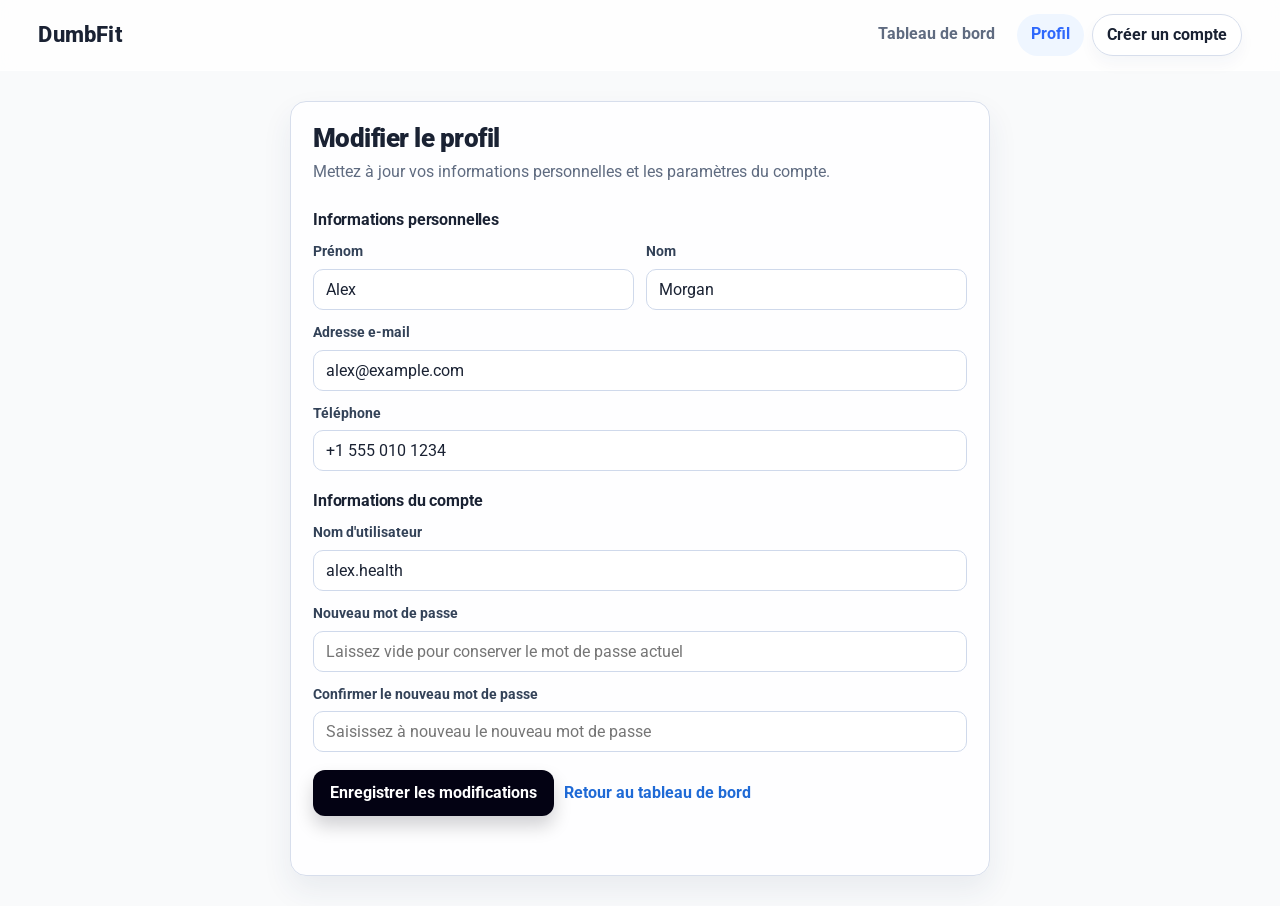
==== elysa - a modifier encore/profil.html @ 3fcb5a26 "ajout de la partie visuelle du site, en html et css, manque de separer le html sur les pages php et " ====
<!doctype html>
<html lang="fr">

<head>
    <meta charset="UTF-8">
    <meta name="viewport" content="width=device-width, initial-scale=1.0">
    <title>Profil | DumbFit</title>
    <link rel="preconnect" href="https://fonts.googleapis.com">
    <link rel="preconnect" href="https://fonts.gstatic.com" crossorigin>
    <link href="https://fonts.googleapis.com/css2?family=Roboto:wght@400;500;700;900&display=swap" rel="stylesheet">
    <link rel="stylesheet" href="styles.css">
</head>

<body>
    <div id="app">
        <header class="topbar">
            <div class="wrap topbar-row">
                <a class="brand" href="index.html">DumbFit</a>
                <nav class="menu" aria-label="Navigation principale">
                    <a class="menu-link" href="index.html">Tableau de bord</a>
                    <a class="menu-link active" href="profile.html">Profil</a>
                    <a class="menu-cta" href="create-account.html">Créer un compte</a>
                </nav>
            </div>
        </header>

        <main class="wrap auth-page">
            <section class="auth-card profile-card" aria-labelledby="profile-title">
                <h1 id="profile-title">Modifier le profil</h1>
                <p>Mettez à jour vos informations personnelles et les paramètres du compte.</p>

                <form id="profile-form" class="form-grid">
                    <h2 class="form-section-title">Informations personnelles</h2>

                    <div class="split-fields">
                        <div class="field">
                            <label for="first-name">Prénom</label>
                            <input id="first-name" name="firstName" type="text" autocomplete="given-name" value="Alex"
                                required>
                        </div>
                        <div class="field">
                            <label for="last-name">Nom</label>
                            <input id="last-name" name="lastName" type="text" autocomplete="family-name" value="Morgan"
                                required>
                        </div>
                    </div>

                    <div class="field">
                        <label for="profile-email">Adresse e-mail</label>
                        <input id="profile-email" name="email" type="email" autocomplete="email"
                            value="alex@example.com" required>
                    </div>

                    <div class="field">
                        <label for="phone">Téléphone</label>
                        <input id="phone" name="phone" type="tel" autocomplete="tel" value="+1 555 010 1234">
                    </div>

                    <h2 class="form-section-title">Informations du compte</h2>

                    <div class="field">
                        <label for="username">Nom d'utilisateur</label>
                        <input id="username" name="username" type="text" autocomplete="username" value="alex.health"
                            required>
                    </div>

                    <div class="field">
                        <label for="new-password">Nouveau mot de passe</label>
                        <input id="new-password" name="newPassword" type="password" minlength="8"
                            placeholder="Laissez vide pour conserver le mot de passe actuel">
                    </div>

                    <div class="field">
                        <label for="confirm-new-password">Confirmer le nouveau mot de passe</label>
                        <input id="confirm-new-password" name="confirmNewPassword" type="password" minlength="8"
                            placeholder="Saisissez à nouveau le nouveau mot de passe">
                    </div>

                    <div class="form-actions">
                        <button class="btn" type="submit">Enregistrer les modifications</button>
                        <a class="link-btn" href="index.html">Retour au tableau de bord</a>
                    </div>

                    <p id="profile-note" class="form-note" aria-live="polite"></p>
                </form>
            </section>
        </main>
    </div>

    <script src="script.js" defer></script>
</body>

</html>
---- elysa - a modifier encore/styles.css ----
:root {
    --bg: #f4f6fb;
    --text: #1a2233;
    --muted: #5f6b80;
    --panel: #ffffffcc;
    --line: #d7deec;
    --brand: #1f6ad6;
    --brand-hover: #1657b5;
    --radius: 14px;
    --shadow-soft: 0 14px 30px rgba(35, 58, 105, 0.08);
}

:where(html) {
    font-family: "Roboto", "Segoe UI", "Helvetica Neue", Arial, system-ui, sans-serif;
}

* {
    box-sizing: border-box;
}

body {
    margin: 0;
    color: var(--text);
    font-family: "Roboto", "Segoe UI", "Helvetica Neue", Arial, system-ui, sans-serif;
    background: #f9fafb;
}

#app {
    min-height: 100vh;
}

.wrap {
    width: min(1240px, 94vw);
    margin: 0 auto;
}

.topbar {
    position: sticky;
    top: 0;
    z-index: 10;
    backdrop-filter: blur(8px);
    background: rgba(255, 255, 255, 0.75);
    border-bottom: 1px solid #ffffff;
}

.topbar-row {
    min-height: 70px;
    display: flex;
    align-items: center;
    justify-content: space-between;
    gap: 16px;
}

.brand {
    font-family: "Roboto", "Segoe UI", "Helvetica Neue", Arial, system-ui, sans-serif;
    font-size: 1.35rem;
    font-weight: 800;
    text-decoration: none;
    color: var(--text);
    letter-spacing: 0.01em;
}

.menu {
    display: flex;
    gap: 8px;
}

.menu-link {
    text-decoration: none;
    color: var(--muted);
    font-weight: 700;
    padding: 8px 14px;
    border-radius: 999px;
    transition: color 0.2s ease, background 0.2s ease;
}

.menu-link:hover {
    background: #eff6ff;
    color: #2e68fc;
}

.menu-link.active {
    color: #2e68fc;
    background: #eff6ff;
}

.menu-cta {
    text-decoration: none;
    color: var(--text);
    font-weight: 700;
    padding: 8px 14px;
    border-radius: 999px;
    background: #ffffff;
    border: 1px solid var(--line);
    box-shadow: 0 8px 16px rgba(35, 58, 105, 0.04);
    transition: background 0.2s ease, border-color 0.2s ease, color 0.2s ease;
}

.menu-cta:hover {
    background: #f8fafc;
    border-color: #c6d4ea;
    color: #2e68fc;
}

.page {
    padding: 34px 0 44px;
    display: grid;
    gap: 28px;
}

.hero {
    display: flex;
    align-items: flex-end;
    justify-content: space-between;
    gap: 20px;
}

.eyebrow {
    margin: 0;
    text-transform: uppercase;
    letter-spacing: 0.08em;
    font-size: 0.74rem;
    font-weight: 700;
    color: #3977cb;
}

.hero h1 {
    margin: 8px 0 0;
    font-family: "Roboto", "Segoe UI", "Helvetica Neue", Arial, system-ui, sans-serif;
    font-size: clamp(1.75rem, 4vw, 2.35rem);
    line-height: 1.1;
    font-weight: 900;
}

.hero p {
    margin: 10px 0 0;
    color: var(--muted);
    max-width: 45ch;
}

.btn {
    border: 0;
    border-radius: 12px;
    padding: 11px 17px;
    background: #030213;
    color: #fff;
    font-family: "Roboto", "Segoe UI", "Helvetica Neue", Arial, system-ui, sans-serif;
    font-weight: 700;
    cursor: pointer;
    box-shadow: 0 10px 18px rgba(3, 2, 19, 0.18);
    transition: background 0.2s ease, box-shadow 0.2s ease, transform 0.2s ease;
}

.btn:hover {
    transform: translateY(-1px);
    background: #111827;
    box-shadow: 0 14px 24px rgba(3, 2, 19, 0.22);
}

.cards {
    display: grid;
    grid-template-columns: repeat(3, minmax(0, 1fr));
    gap: 20px;
}

.card {
    background: var(--panel);
    border: 1px solid var(--line);
    border-radius: var(--radius);
    padding: 20px;
    box-shadow: var(--shadow-soft);
    animation: rise-in 0.42s ease both;
}

.card:nth-child(2) {
    animation-delay: 0.04s;
}

.card:nth-child(3) {
    animation-delay: 0.08s;
}

.card:nth-child(4) {
    animation-delay: 0.12s;
}

.card:nth-child(5) {
    animation-delay: 0.16s;
}

.card:nth-child(6) {
    animation-delay: 0.2s;
}

.card h2 {
    margin: 0;
    display: flex;
    align-items: center;
    gap: 8px;
    font-size: 1rem;
}

.metric-icon {
    width: 30px;
    height: 30px;
    border-radius: 9px;
    display: inline-flex;
    align-items: center;
    justify-content: center;
    font-size: 0.72rem;
    font-weight: 700;
    letter-spacing: 0.02em;
    color: #fff;
}

.tone-red .metric-icon {
    background: #ea5455;
}

.tone-pink .metric-icon {
    background: #ef6bba;
}

.tone-blue .metric-icon {
    background: #2d7eff;
}

.tone-violet .metric-icon {
    background: #8b65f4;
}

.tone-orange .metric-icon {
    background: #f6973f;
}

.tone-cyan .metric-icon {
    background: #2abdcf;
}

.status {
    margin: 10px 0 0;
    color: var(--muted);
    font-size: 0.95rem;
}

.range {
    margin: 8px 0 0;
    color: #4f6079;
    font-size: 0.88rem;
}

.summary {
    background: rgba(255, 255, 255, 0.78);
    border: 1px solid var(--line);
    border-radius: var(--radius);
    padding: 22px;
    box-shadow: var(--shadow-soft);
}

.summary h2 {
    margin: 0;
    font-family: "Roboto", "Segoe UI", "Helvetica Neue", Arial, system-ui, sans-serif;
    font-size: 1.1rem;
    font-weight: 700;
}

.summary>p {
    margin: 8px 0 0;
    color: var(--muted);
}

.stats {
    margin-top: 14px;
    display: grid;
    grid-template-columns: repeat(3, minmax(0, 1fr));
    gap: 12px;
}

.stat {
    border-radius: 12px;
    padding: 14px;
    text-align: center;
}

.stat-blue {
    background: #eff6ff;
}

.stat-green {
    background: #f0fdf4;
}

.stat-amber {
    background: #fff7ed;
}

.value {
    margin: 0;
    font-size: 1.65rem;
    font-family: "Roboto", "Segoe UI", "Helvetica Neue", Arial, system-ui, sans-serif;
    font-weight: 800;
    color: #2e68fc;
}

.stat-green .value {
    color: #00a63e;
}

.stat-amber .value {
    color: #f54a00;
}

.label {
    margin: 6px 0 0;
    color: #55657f;
    font-size: 0.9rem;
}

.auth-page {
    min-height: calc(100vh - 90px);
    display: grid;
    place-items: center;
    padding: 30px 0;
}

.auth-card {
    width: min(520px, 100%);
    background: rgba(255, 255, 255, 0.9);
    border: 1px solid var(--line);
    border-radius: 16px;
    box-shadow: var(--shadow-soft);
    padding: 22px;
}

.profile-card {
    width: min(700px, 100%);
}

.auth-card h1 {
    margin: 0;
    font-family: "Roboto", "Segoe UI", "Helvetica Neue", Arial, system-ui, sans-serif;
    font-size: 1.6rem;
    font-weight: 900;
}

.auth-card p {
    margin: 8px 0 0;
    color: var(--muted);
}

.form-grid {
    margin-top: 18px;
    display: grid;
    gap: 12px;
}

.form-section-title {
    margin: 8px 0 0;
    font-family: "Roboto", "Segoe UI", "Helvetica Neue", Arial, system-ui, sans-serif;
    font-size: 1rem;
    font-weight: 700;
}

.split-fields {
    display: grid;
    grid-template-columns: repeat(2, minmax(0, 1fr));
    gap: 12px;
}

.field {
    display: grid;
    gap: 6px;
}

.field label {
    font-size: 0.9rem;
    font-weight: 700;
    color: #334258;
}

h1 {
    font-size: clamp(1.75rem, 4vw, 2.35rem);
    line-height: 1.1;
    font-weight: 900;
    letter-spacing: -0.02em;
}

h2 {
    font-size: 1.1rem;
    line-height: 1.2;
    font-weight: 700;
    letter-spacing: -0.01em;
}

h4 {
    font-size: 1rem;
    line-height: 1.2;
    font-weight: 700;
}

p,
label,
button,
input,
a {
    font-size: inherit;
    line-height: 1.5;
}

.field input {
    border: 1px solid #cfd9eb;
    border-radius: 10px;
    padding: 10px 12px;
    font: inherit;
    color: var(--text);
    background: #fff;
}

.field input:focus {
    outline: 2px solid #9dc1ff;
    border-color: #7faaf7;
}

.form-actions {
    margin-top: 6px;
    display: flex;
    gap: 10px;
    align-items: center;
}

.link-btn {
    text-decoration: none;
    color: var(--brand);
    font-weight: 700;
}

.form-note {
    margin-top: 10px;
    min-height: 1.2em;
    color: #1c7d3c;
    font-size: 0.9rem;
}

@keyframes rise-in {
    from {
        opacity: 0;
        transform: translateY(10px);
    }

    to {
        opacity: 1;
        transform: translateY(0);
    }
}

@media (max-width: 900px) {

    .cards,
    .stats {
        grid-template-columns: repeat(2, minmax(0, 1fr));
    }
}

@media (max-width: 600px) {

    .topbar-row,
    .hero {
        flex-direction: column;
        align-items: flex-start;
    }

    .btn {
        width: 100%;
    }

    .form-actions {
        flex-direction: column;
        align-items: stretch;
    }

    .split-fields {
        grid-template-columns: 1fr;
    }

    .cards,
    .stats {
        grid-template-columns: 1fr;
    }
}
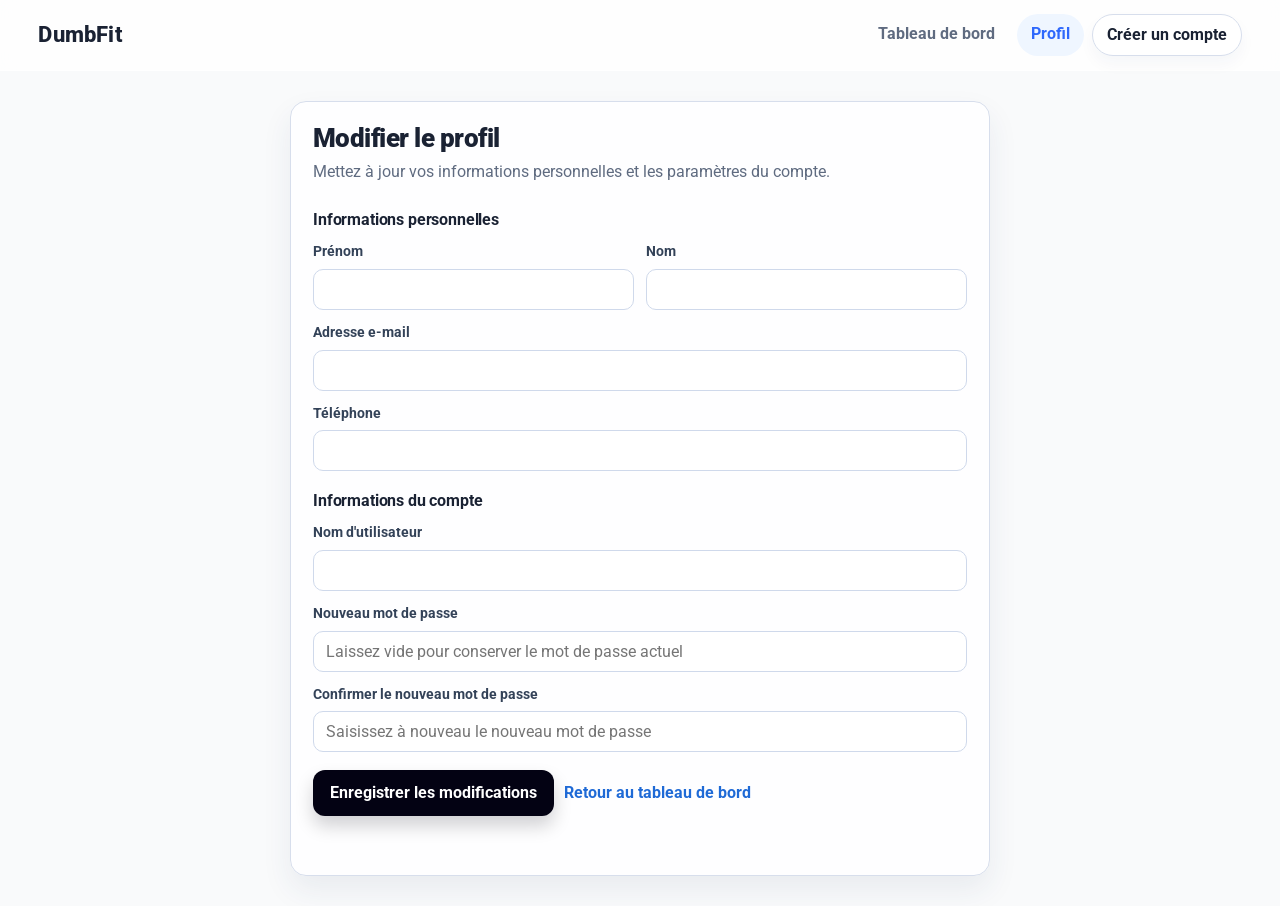
==== commit 443ff345: "correction texte" ====
--- a/elysa - a modifier encore/profil.html
+++ b/elysa - a modifier encore/profil.html
@@ -35,33 +35,31 @@
                     <div class="split-fields">
                         <div class="field">
                             <label for="first-name">Prénom</label>
-                            <input id="first-name" name="firstName" type="text" autocomplete="given-name" value="Alex"
+                            <input id="first-name" name="firstName" type="text" autocomplete="given-name" value=""
                                 required>
                         </div>
                         <div class="field">
                             <label for="last-name">Nom</label>
-                            <input id="last-name" name="lastName" type="text" autocomplete="family-name" value="Morgan"
+                            <input id="last-name" name="lastName" type="text" autocomplete="family-name" value=""
                                 required>
                         </div>
                     </div>
 
                     <div class="field">
                         <label for="profile-email">Adresse e-mail</label>
-                        <input id="profile-email" name="email" type="email" autocomplete="email"
-                            value="alex@example.com" required>
+                        <input id="profile-email" name="email" type="email" autocomplete="email" value="" required>
                     </div>
 
                     <div class="field">
                         <label for="phone">Téléphone</label>
-                        <input id="phone" name="phone" type="tel" autocomplete="tel" value="+1 555 010 1234">
+                        <input id="phone" name="phone" type="tel" autocomplete="tel" value="">
                     </div>
 
                     <h2 class="form-section-title">Informations du compte</h2>
 
                     <div class="field">
                         <label for="username">Nom d'utilisateur</label>
-                        <input id="username" name="username" type="text" autocomplete="username" value="alex.health"
-                            required>
+                        <input id="username" name="username" type="text" autocomplete="username" value="" required>
                     </div>
 
                     <div class="field">
